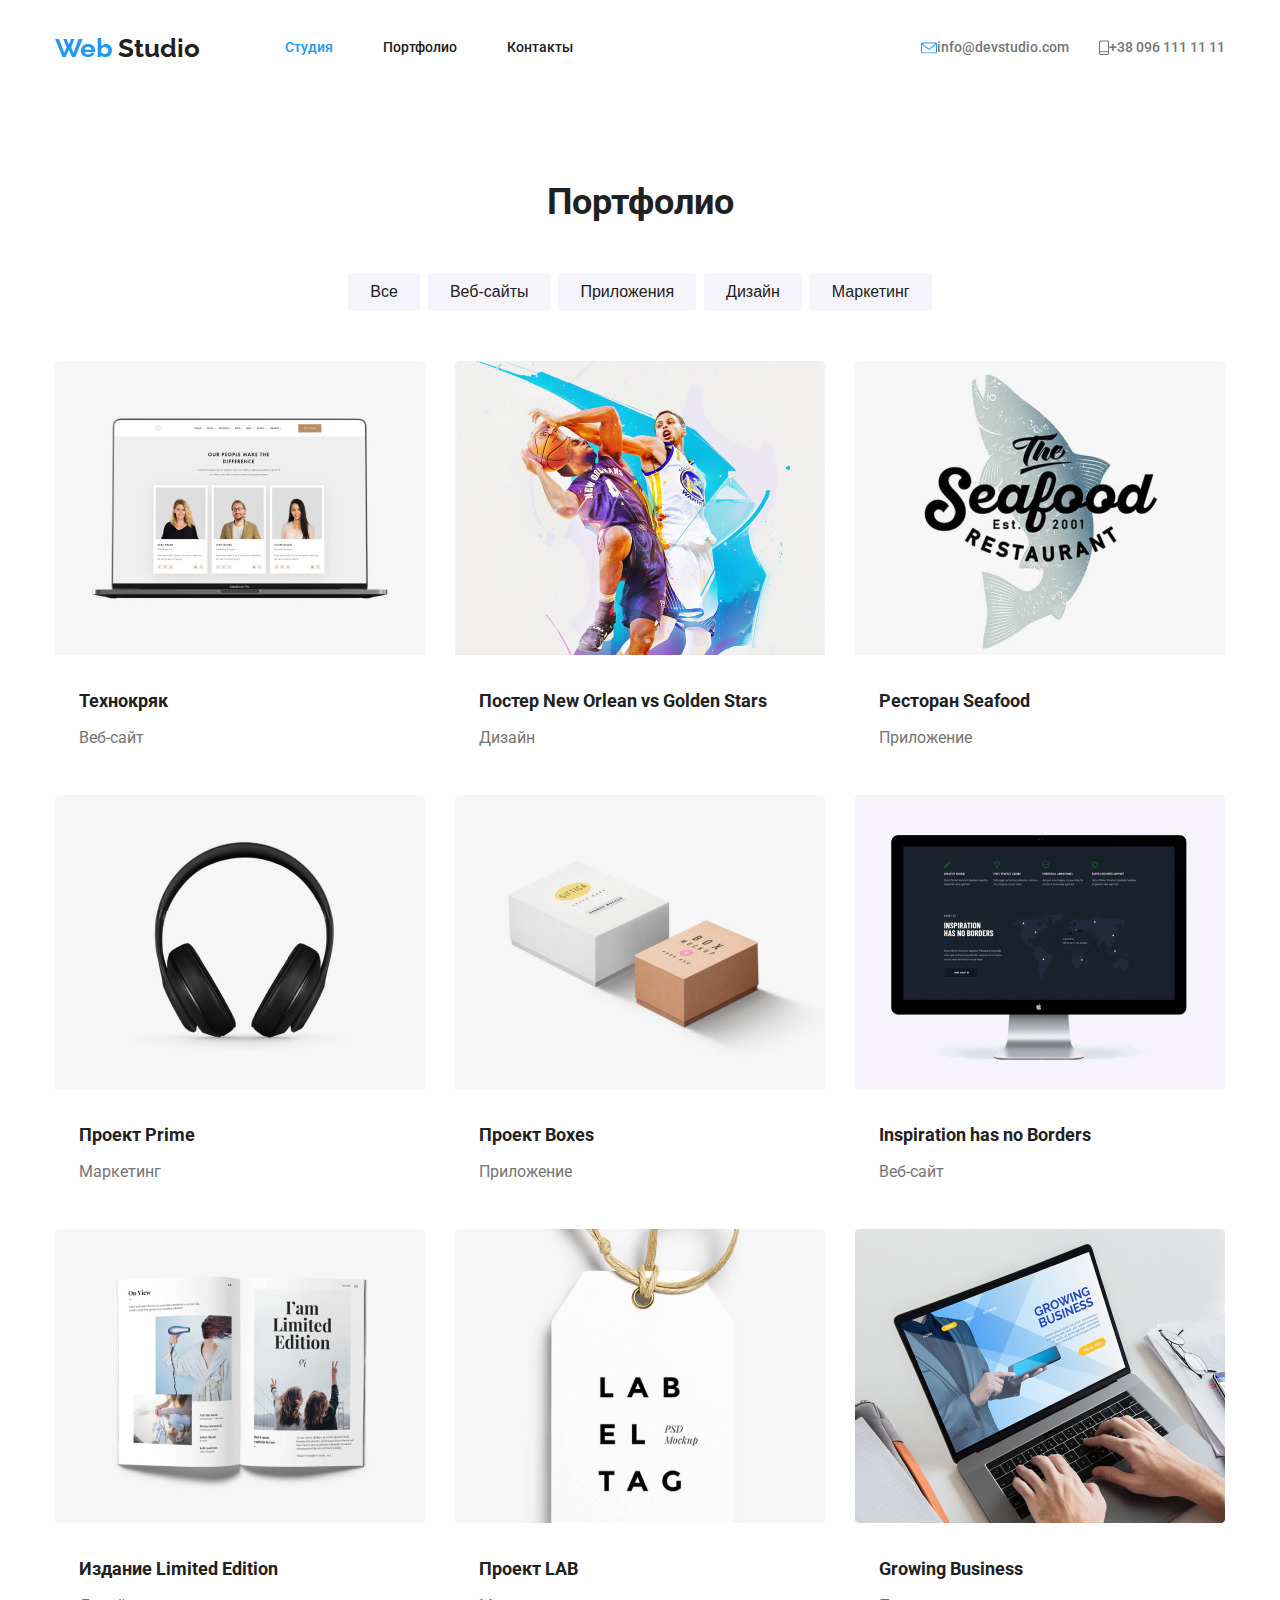
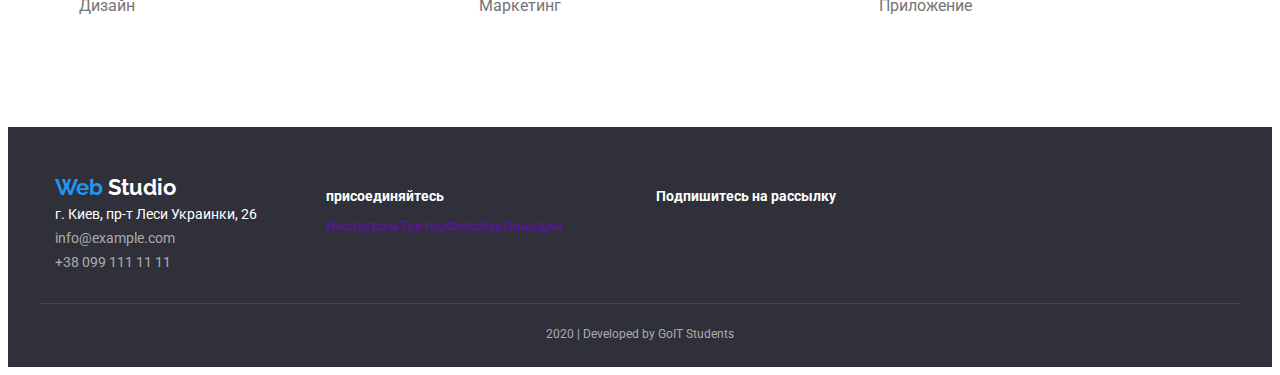
==== portfolio.html @ bbd84933 "перенесли файлы с дз3" ====
<!DOCTYPE html>
<html lang="en">
  <head>
    <meta charset="UTF-8" />
    <meta name="viewport" content="width=device-width, initial-scale=1.0" />
    <title>Document</title>
    <link
      href="https://fonts.googleapis.com/css2?family=Raleway:wght@700&family=Roboto:wght@400;500;700;900&display=swap"
      rel="stylesheet"
    />
    <link rel="stylesheet" href="./css/common.css" />
    <link rel="stylesheet" href="./css/styles.css" />
  </head>
  <body>
    <!-- Шапка сайта-->
    <header class="page-header">
      <nav class="container main-nav">
        <a href="./index.html" class="logo link"
          ><span class="logo-blue">Web</span> Studio
        </a>
        <ul class="site-nav list">
          <li class="item">
            <a href="./index.html" class="link current">Студия</a>
          </li>
          <li class="item">
            <a href="./portfolio.html" class="link">Портфолио</a>
          </li>
          <li class="item"><a href="" class="link">Контакты</a></li>
        </ul>
        <ul class="auth-nav list">
          <li class="item">
            <a href="" class="mail link">
              <img class="icon" src="/images/mail.svg" alt="" width="16" />
              <p>info@devstudio.com</p>
            </a>
          </li>
          <li class="item">
            <a href="" class="mail link">
              <img class="icon" src="/images/phone.svg" alt="" width="10" />
              <p>+38 096 111 11 11</p>
            </a>
          </li>
        </ul>
      </nav>
    </header>

    <main>
      <section class="section portfolio">
        <div class="container">
          <h1 class="section-title">Портфолио</h1>
          <div class="btn">
            <button type="button" class="button">Все</button>
            <button type="button" class="button">Веб-сайты</button>
            <button type="button" class="button">Приложения</button>
            <button type="button" class="button">Дизайн</button>
            <button type="button" class="button">Маркетинг</button>
          </div>
          <div class="main list">
            <div class="elements">
              <a href="" class="link">
                <img src="./images/img1.jpg" alt="" width="370" />
                <h2 class="title">Технокряк</h2>
                <p class="text">Веб-сайт</p>
              </a>
            </div>
            <div class="elements">
              <a href="" class="link">
                <img src="./images/img2.jpg" alt="" width="370" />
                <h2 class="title">Постер New Orlean vs Golden Stars</h2>
                <p class="text">Дизайн</p>
              </a>
            </div>
            <div class="elements">
              <a href="" class="link">
                <img src="./images/img3.jpg" alt="" width="370" />
                <h2 class="title">Ресторан Seafood</h2>
                <p class="text">Приложение</p>
              </a>
            </div>
            <div class="elements">
              <a href="" class="link">
                <img src="./images/img4.jpg" alt="" width="370" />
                <h2 class="title">Проект Prime</h2>
                <p class="text">Маркетинг</p>
              </a>
            </div>
            <div class="elements">
              <a href="" class="link">
                <img src="./images/img5.jpg" alt="" width="370" />
                <h2 class="title">Проект Boxes</h2>
                <p class="text">Приложение</p>
              </a>
            </div>
            <div class="elements">
              <a href="" class="link">
                <img src="./images/pc.jpg" alt="" width="370" />
                <h2 class="title">Inspiration has no Borders</h2>
                <p class="text">Веб-сайт</p>
              </a>
            </div>
            <div class="elements">
              <a href="" class="link">
                <img src="./images/img7.jpg" alt="" width="370" />
                <h2 class="title">Издание Limited Edition</h2>
                <p class="text">Дизайн</p>
              </a>
            </div>
            <div class="elements">
              <a href="" class="link">
                <img src="./images/img8.jpg" alt="" width="370" />
                <h2 class="title">Проект LAB</h2>
                <p class="text">Маркетинг</p>
              </a>
            </div>
            <div class="elements">
              <a href="" class="link">
                <img src="./images/notebook.jpg" alt="" width="370" />
                <h2 class="title">Growing Business</h2>
                <p class="text">Приложение</p>
              </a>
            </div>
          </div>
        </div>
      </section>
    </main>

    <footer class="footer">
      <div class="container">
        <div>
          <a href="./index.html" class="logo link"
            ><span class="logo-blue">Web</span
            ><span class="logo-white"> Studio</span>
          </a>
          <address class="footer address">
            г. Киев, пр-т Леси Украинки, 26
            <p class="text">
              info@example.com
            </p>
            <p class="text">
              +38 099 111 11 11
            </p>
          </address>
        </div>

        <div class="footer title">
          <p>
            присоединяйтесь
          </p>
          <ul class="footer-main list">
            <li class="item">
              <a href="" class="link">Инстаграм</a>
            </li>
            <li class="item">
              <a href="" class="link">Твитер</a>
            </li>
            <li class="item">
              <a href="" class="link">Фейсбук</a>
            </li>
            <li class="item">
              <a href="" class="link">Линкдин</a>
            </li>
          </ul>
        </div>

        <div class="footer subscript">
          <p>
            Подпишитесь на рассылку
          </p>
        </div>
      </div>
      <div class="ps">
        <p class="text">2020 | Developed by GoIT Students</p>
      </div>
    </footer>
  </body>
</html>
---- css/common.css ----
:root {
  --primary-text-color: #757575;
  --title-text-color: #212121;
  --accent-color: #2196f3;
  --primary-white-color: #ffffff;
  --background-button-color: #f5f4fa;
  --background-color: rgba(47, 48, 58, 0.8);
  --background-footer-color: #2f303a;
}

body {
  background-color: var(--primary-white-color);
  color: var(--primary-text-color);

  font-family: Roboto, sans-serif;
  letter-spacing: 3%;
  font-size: 14px;
  line-height: 1.71;
}
.section {
  padding-top: 94px;
  padding-bottom: 94px;
}
.container {
  margin-left: auto;
  margin-right: auto;
  padding-left: 15px;
  padding-right: 15px;
  width: 1170px;
}

/* Шапка сайта */

.main-nav {
  display: flex;
  align-items: center;
  padding-top: 0;
  padding-bottom: 0;
}

.logo {
  color: var(--title-text-color);

  font-family: Raleway;
  font-weight: 700;
  font-size: 26px;
  line-height: 1.19;
}
.logo-blue {
  color: var(--accent-color);
}
.logo-white {
  color: var(--primary-white-color);
}
.list {
  padding: 0;
  margin: 0;
  list-style: none;
}
.link {
  text-decoration: none;
}

/* Навигация */

.site-nav {
  display: flex;
  margin-left: 85px;
}
.site-nav .item:not(:last-child) {
  margin-right: 50px;
}

.site-nav .link {
  display: block;
  padding-top: 32px;
  padding-bottom: 32px;

  color: var(--title-text-color);
  font-weight: 500;
  font-size: 14px;
  line-height: 1.14;
  letter-spacing: 2%;
}
.site-nav .link:hover,
.site-nav .link:focus {
  color: var(--accent-color);
}
.site-nav .link.current {
  color: var(--accent-color);
}
.auth-nav {
  display: flex;
  margin-left: auto;
}
.auth-nav .item + .item {
  margin-left: 30px;
}
.mail {
  display: flex;

  color: var(--primary-text-color);
  font-weight: 500;
  font-size: 14px;
  line-height: 1.14;
  letter-spacing: 2%;
}

.mail:hover,
.mail:focus {
  color: var(--accent-color);
}

/* Футер */

.footer {
  color: var(--primary-white-color);
  background-color: var(--background-footer-color);
}

.footer .container {
  display: flex;
  padding-top: 48px;
  padding-bottom: 28px;
  border-bottom: 1px solid rgba(255, 255, 255, 0.1);
}

.footer .logo {
  margin-bottom: 10px;
  color: var(--title-text-color);

  font-family: Raleway;
  font-weight: 700;
  font-size: 22px;
  line-height: 1.18;
}

.footer .address {
  font-style: normal;
  font-weight: 400;
  font-size: 14px;
  line-height: 1.71;
}

.footer.title {
  margin-left: 69px;

  font-weight: 700;
  font-size: 14px;
  line-height: 1.14;
}

.footer .subscript {
  margin-left: 94px;

  font-weight: 700;
  font-size: 14px;
  line-height: 1.14;
}

.footer .text {
  color: rgba(255, 255, 255, 0.6);
}

.footer-main {
  display: flex;
}

.ps {
  padding-top: 18px;
  padding-bottom: 21px;
  text-align: center;

  color: rgba(255, 255, 255, 0.6);
  font-size: 12px;
  line-height: 2;
}
.ps .text {
  margin-top: 0;
  margin-bottom: 0;
}
---- css/styles.css ----
/* Стили для index.html */

/* Герой */

.hero {
  height: 600px;
  background-color: var(--primary-text-color);
  text-align: center;
}
.section.hero {
  padding-top: 0px;
  padding-bottom: 0;
  height: 600px;
}
.hero-title {
  padding-top: 200px;
  margin-top: 0;
  margin-bottom: 46px;
  color: var(--primary-white-color);

  font-weight: 900;
  font-size: 44px;
  line-height: 1.36;
  letter-spacing: 6%;
  text-align: center;
  text-transform: uppercase;
}

/* Кнопка */
.button {
  border-radius: 4px;
  text-align: center;

  background-color: var(--background-button-color);
  color: var(--title-text-color);

  font-weight: 500;
  font-size: 16px;
  line-height: 1.63;
}
.button:hover,
.button:focus {
  background-color: var(--accent-color);
  color: var(--primary-white-color);
}
.button.primary {
  padding: 10px 32px;

  background-color: var(--accent-color);
  color: var(--primary-white-color);
}
.button.secondary {
  background-color: var(--primary-white-color);
  color: var(--accent-color);
}

/* Привелегии */

.privilege {
  padding-bottom: 0;
}
.container.privilege {
  padding-bottom: 94px;
  border-bottom: 1px solid #ececec;
}
.section-title {
  margin-top: 0;
  margin-bottom: 50px;
  color: var(--title-text-color);

  font-weight: 700;
  font-size: 36px;
  line-height: 1.17;
  text-align: center;
}
.features {
  display: flex;
}
.features .item {
  width: 270px;
}
.features .item + .item {
  margin-left: 30px;
}
.features .title {
  margin-top: 0;
  margin-bottom: 10px;
  color: var(--title-text-color);

  font-weight: 700;
  font-size: 14px;
  line-height: 1.14;
  text-transform: uppercase;
}
.features .text {
  color: var(--primary-text-color);

  font-size: 14px;
  line-height: 1.71;
}
.text {
  margin-top: 0;
  margin-bottom: 0;
}

/* Чем мы занимаемся */

.work {
  display: flex;
}
.work .item + .item {
  margin-left: 30px;
}
.work .text {
  text-align: center;
  color: var(--primary-white-color);
  background-color: var(--background-color);

  font-weight: 700;
  font-size: 14px;
  line-height: 1.14;
  text-transform: uppercase;
}

/* Команда */

.section.team {
  background-color: #f5f4fa;
}

.section .team {
  display: flex;
  text-align: center;
}

.team .item {
  width: 270px;
  background-color: var(--primary-white-color);
}

.team .item + .item {
  margin-left: 30px;
}

.team .title {
  margin-top: 30px;
  margin-bottom: 10px;
  color: var(--title-text-color);

  font-weight: 500;
  font-size: 16px;
  line-height: 1.19;
}

.team .text {
  margin-bottom: 16px;
  color: var(--primary-text-color);

  font-weight: 400;
  font-size: 16px;
  line-height: 1.19;
}

.item .item-team {
  display: flex;
  text-align: center;
  padding-bottom: 24px;
}

/* Клиенты */

.client-title {
  margin-top: 0;
  margin-bottom: 50px;
  color: var(--title-text-color);

  font-weight: 700;
  font-size: 36px;
  line-height: 1.17;
  text-align: center;
}

.client {
  margin-top: 0;
  margin-bottom: 0;
  display: flex;
}

.client .item {
  text-align: center;
  width: 170px;
  background-color: tomato;
}

.client .item + .item {
  margin-left: 30px;
}

/* Стили для portfolio.html */

.section.portfolio {
  padding-top: 93px;
}

/* Фильтр */

.btn {
  display: flex;
  justify-content: center;
  margin-bottom: 50px;
}
.btn .button {
  padding: 6px 22px;
  border: 0px;
}
.btn .button + .button {
  margin-left: 8px;
}

/* Элементы */

.main {
  display: flex;
  flex-wrap: wrap;
}
.main .title {
  margin-top: 20px;
  margin-bottom: 0;
  margin-left: 24px;

  color: var(--title-text-color);
  background-color: var(--primary-white-color);

  font-weight: 700;
  font-size: 18px;
  line-height: 2;
  letter-spacing: 6%;
}
.main .text {
  margin-top: 4px;
  padding-bottom: 20px;
  margin-left: 24px;
  color: var(--primary-text-color);
  background-color: var(--primary-white-color);

  font-size: 16px;
  line-height: 1.88;
}

.elements {
  margin-right: 30px;
  margin-bottom: 30px;

  width: 370px;
  height: 404px;
}
.elements:nth-child(3n) {
  margin-right: 0;
}
.elements:nth-last-child(-n + 3) {
  margin-bottom: 0;
}
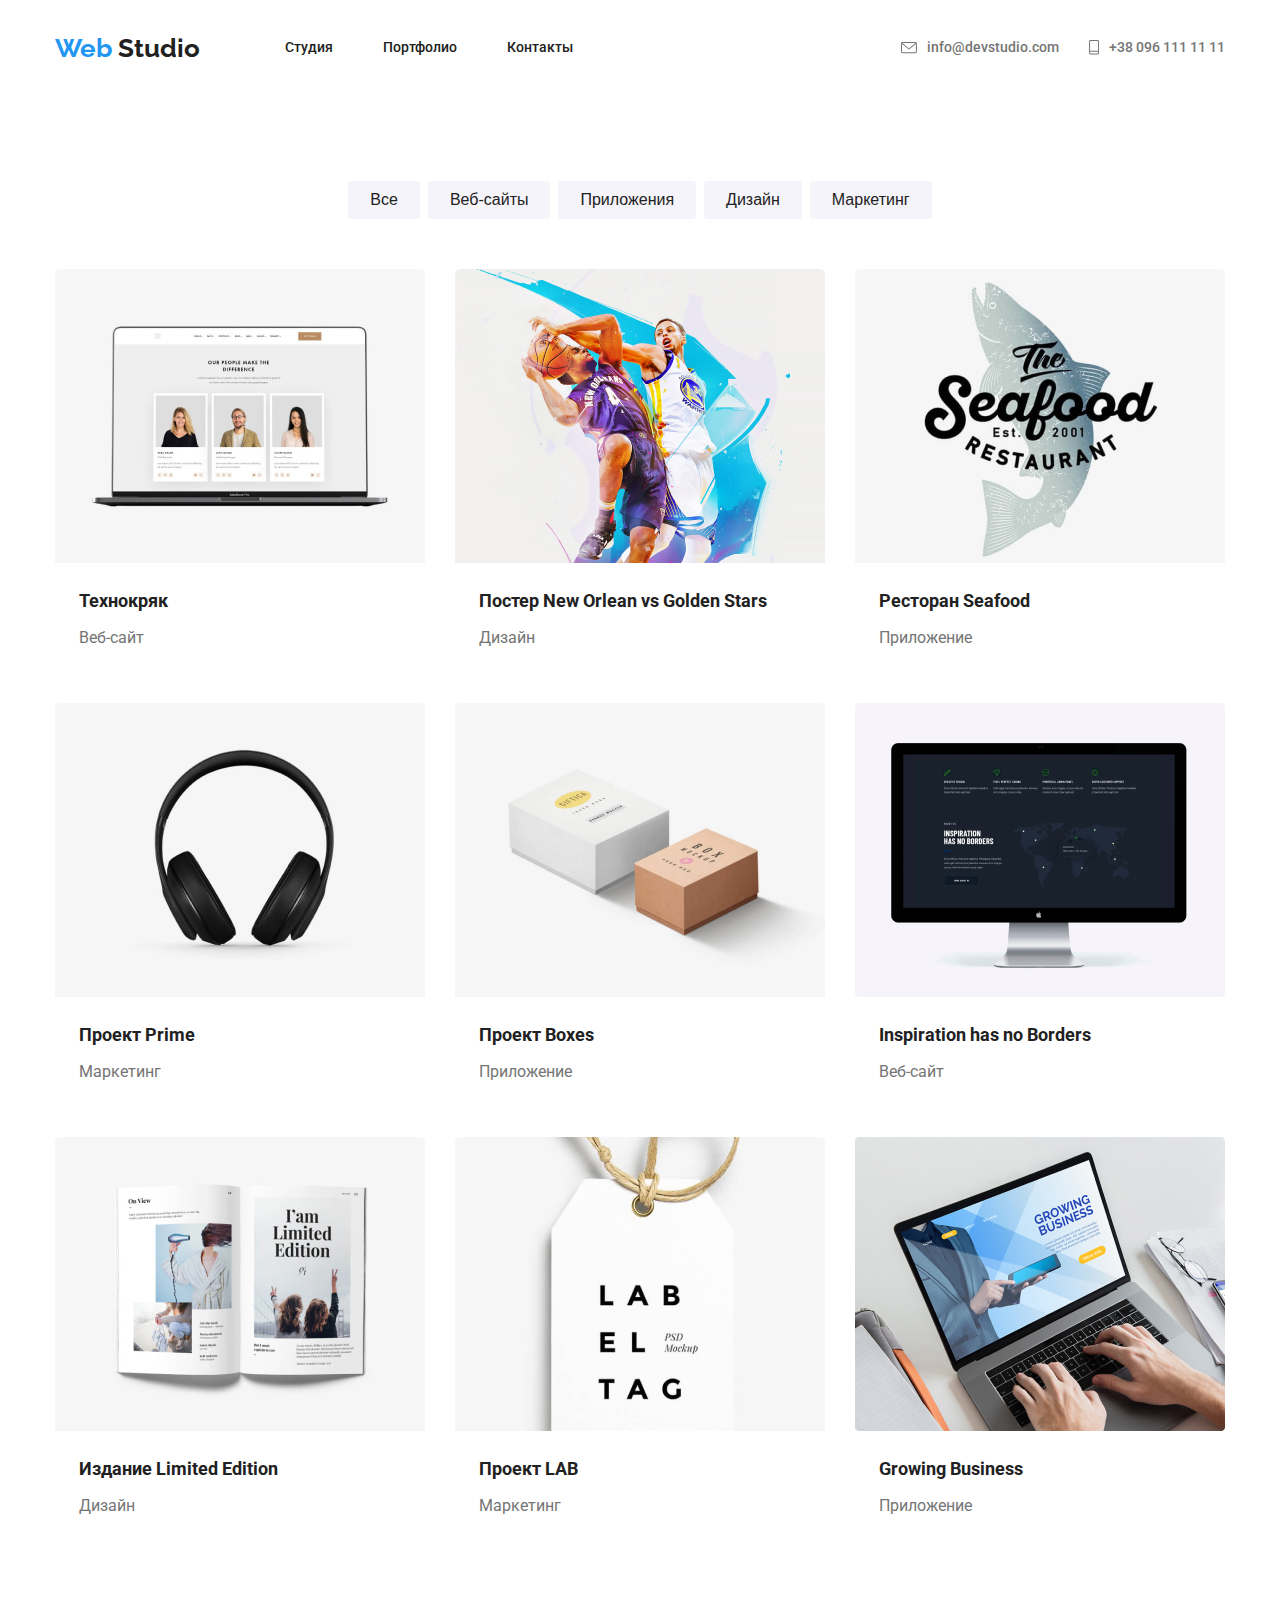
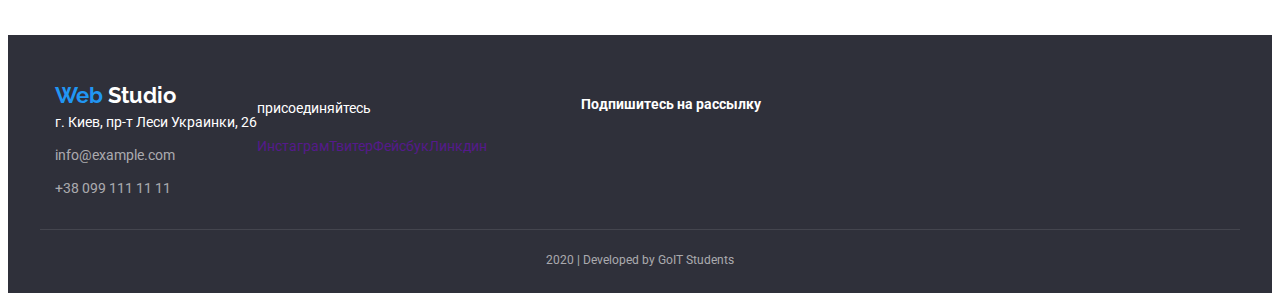
==== commit e3271a3c: "герой фон" ====
--- a/portfolio.html
+++ b/portfolio.html
@@ -20,7 +20,7 @@
         </a>
         <ul class="site-nav list">
           <li class="item">
-            <a href="./index.html" class="link current">Студия</a>
+            <a href="./index.html" class="link">Студия</a>
           </li>
           <li class="item">
             <a href="./portfolio.html" class="link">Портфолио</a>
@@ -29,14 +29,18 @@
         </ul>
         <ul class="auth-nav list">
           <li class="item">
-            <a href="" class="mail link">
-              <img class="icon" src="/images/mail.svg" alt="" width="16" />
+            <a href="mailto:info@devstudio.com" class="item-mail link">
+              <svg class="icon-mail" width="16" height="12">
+                <use href="./images/symbol-defs.svg#mail"></use>
+              </svg>
               <p>info@devstudio.com</p>
             </a>
           </li>
           <li class="item">
-            <a href="" class="mail link">
-              <img class="icon" src="/images/phone.svg" alt="" width="10" />
+            <a href="tel:+38 096 111 11 11" class="item-mail link">
+              <svg class="icon-phone" width="10" height="15">
+                <use href="./images/symbol-defs.svg#phone"></use>
+              </svg>
               <p>+38 096 111 11 11</p>
             </a>
           </li>
@@ -47,7 +51,7 @@
     <main>
       <section class="section portfolio">
         <div class="container">
-          <h1 class="section-title">Портфолио</h1>
+          <h1 class="section-title visually-hidden">Портфолио</h1>
           <div class="btn">
             <button type="button" class="button">Все</button>
             <button type="button" class="button">Веб-сайты</button>
@@ -58,63 +62,68 @@
           <div class="main list">
             <div class="elements">
               <a href="" class="link">
-                <img src="./images/img1.jpg" alt="" width="370" />
+                <img class="img" src="./images/img1.jpg" alt="" width="370" />
                 <h2 class="title">Технокряк</h2>
                 <p class="text">Веб-сайт</p>
               </a>
             </div>
             <div class="elements">
               <a href="" class="link">
-                <img src="./images/img2.jpg" alt="" width="370" />
+                <img class="img" src="./images/img2.jpg" alt="" width="370" />
                 <h2 class="title">Постер New Orlean vs Golden Stars</h2>
                 <p class="text">Дизайн</p>
               </a>
             </div>
             <div class="elements">
               <a href="" class="link">
-                <img src="./images/img3.jpg" alt="" width="370" />
+                <img class="img" src="./images/img3.jpg" alt="" width="370" />
                 <h2 class="title">Ресторан Seafood</h2>
                 <p class="text">Приложение</p>
               </a>
             </div>
             <div class="elements">
               <a href="" class="link">
-                <img src="./images/img4.jpg" alt="" width="370" />
+                <img class="img" src="./images/img4.jpg" alt="" width="370" />
                 <h2 class="title">Проект Prime</h2>
                 <p class="text">Маркетинг</p>
               </a>
             </div>
             <div class="elements">
               <a href="" class="link">
-                <img src="./images/img5.jpg" alt="" width="370" />
+                <img class="img" src="./images/img5.jpg" alt="" width="370" />
                 <h2 class="title">Проект Boxes</h2>
                 <p class="text">Приложение</p>
               </a>
             </div>
             <div class="elements">
               <a href="" class="link">
-                <img src="./images/pc.jpg" alt="" width="370" />
+                <img class="img" src="./images/pc.jpg" alt="" width="370" />
                 <h2 class="title">Inspiration has no Borders</h2>
                 <p class="text">Веб-сайт</p>
               </a>
             </div>
             <div class="elements">
               <a href="" class="link">
-                <img src="./images/img7.jpg" alt="" width="370" />
+                <img class="img" src="./images/img7.jpg" alt="" width="370" />
                 <h2 class="title">Издание Limited Edition</h2>
                 <p class="text">Дизайн</p>
               </a>
             </div>
             <div class="elements">
               <a href="" class="link">
-                <img src="./images/img8.jpg" alt="" width="370" />
+                <img class="img" src="./images/img8.jpg" alt="" width="370" />
                 <h2 class="title">Проект LAB</h2>
                 <p class="text">Маркетинг</p>
               </a>
             </div>
             <div class="elements">
               <a href="" class="link">
-                <img src="./images/notebook.jpg" alt="" width="370" />
+                <img
+                  class="img"
+                  src="./images/notebook.jpg"
+                  alt=""
+                  width="370"
+                />
                 <h2 class="title">Growing Business</h2>
                 <p class="text">Приложение</p>
               </a>
--- a/css/common.css
+++ b/css/common.css
@@ -82,6 +82,7 @@
   line-height: 1.14;
   letter-spacing: 2%;
 }
+
 .site-nav .link:hover,
 .site-nav .link:focus {
   color: var(--accent-color);
@@ -96,8 +97,9 @@
 .auth-nav .item + .item {
   margin-left: 30px;
 }
-.mail {
-  display: flex;
+.item-mail {
+  display: inline-flex;
+  align-items: center;
 
   color: var(--primary-text-color);
   font-weight: 500;
@@ -106,9 +108,19 @@
   letter-spacing: 2%;
 }
 
-.mail:hover,
-.mail:focus {
-  color: var(--accent-color);
+.item-mail:hover,
+.item-mail:focus {
+  color: var(--accent-color);
+}
+
+.icon-mail {
+  margin-right: 10px;
+  fill: currentColor;
+}
+
+.icon-phone {
+  margin-right: 10px;
+  fill: currentColor;
 }
 
 /* Футер */
@@ -142,12 +154,28 @@
   line-height: 1.71;
 }
 
-.footer.title {
+.footer-title {
   margin-left: 69px;
-
-  font-weight: 700;
-  font-size: 14px;
-  line-height: 1.14;
+  margin-bottom: 28px;
+
+  font-weight: 700;
+  font-size: 14px;
+  line-height: 1.14;
+}
+.join {
+  margin-top: 8px;
+  margin-bottom: 21px;
+  text-transform: uppercase;
+}
+.footer .element {
+  display: flex;
+  width: 44px;
+  height: 44px;
+  color: var(--primary-white-color);
+  background-color: rgba(255, 255, 255, 0.1);
+  border-radius: 50%;
+  align-items: center;
+  justify-content: center;
 }
 
 .footer .subscript {
@@ -159,6 +187,7 @@
 }
 
 .footer .text {
+  margin-top: 9px;
   color: rgba(255, 255, 255, 0.6);
 }
 
--- a/css/styles.css
+++ b/css/styles.css
@@ -3,14 +3,23 @@
 /* Герой */
 
 .hero {
-  height: 600px;
+  /* height: 600px; */
   background-color: var(--primary-text-color);
   text-align: center;
 }
 .section.hero {
+  margin-left: auto;
+  margin-right: auto;
   padding-top: 0px;
   padding-bottom: 0;
+  max-width: 1600px;
   height: 600px;
+  background-image: linear-gradient(
+      to right,
+      rgba(47, 48, 58, 0.8),
+      rgba(47, 48, 58, 0.8)
+    ),
+    url(../images/Hero.jpg);
 }
 .hero-title {
   padding-top: 200px;
@@ -63,6 +72,28 @@
   padding-bottom: 94px;
   border-bottom: 1px solid #ececec;
 }
+
+.picture {
+  display: flex;
+  align-items: center;
+  justify-content: center;
+  width: 270px;
+  height: 120px;
+  margin-bottom: 30px;
+  background-color: #f5f4fa;
+  border-radius: 4px;
+}
+
+.visually-hidden {
+  position: absolute;
+  clip: rect(1px 1px 1px 1px);
+  padding: 0;
+  border: 0;
+  width: 1px;
+  height: 1px;
+  overflow: hidden;
+}
+
 .section-title {
   margin-top: 0;
   margin-bottom: 50px;
@@ -74,7 +105,7 @@
   text-align: center;
 }
 .features {
-  display: flex;
+  display: inline-flex;
 }
 .features .item {
   width: 270px;
@@ -121,7 +152,9 @@
   line-height: 1.14;
   text-transform: uppercase;
 }
-
+.img {
+  display: block;
+}
 /* Команда */
 
 .section.team {
@@ -132,9 +165,19 @@
   display: flex;
   text-align: center;
 }
+.item-team {
+  display: flex;
+  width: 206px;
+  height: 44px;
+  margin-left: 32px;
+  margin-bottom: 24px;
+}
 
 .team .item {
+  box-shadow: 0px 2px 1px rgba(0, 0, 0, 0.2), 0px 1px 1px rgba(0, 0, 0, 0.14),
+    0px 1px 3px rgba(0, 0, 0, 0.12);
   width: 270px;
+  height: 422px;
   background-color: var(--primary-white-color);
 }
 
@@ -164,7 +207,28 @@
 .item .item-team {
   display: flex;
   text-align: center;
-  padding-bottom: 24px;
+}
+.element {
+  display: flex;
+  width: 44px;
+  height: 44px;
+  color: #afb1b8;
+  border-radius: 50%;
+  align-items: center;
+  justify-content: center;
+}
+
+.sn + .sn {
+  margin-left: 10px;
+}
+.element-icon {
+  width: 20px;
+  height: 20px;
+  fill: currentColor;
+}
+.element:hover {
+  color: var(--primary-white-color);
+  background-color: var(--accent-color);
 }
 
 /* Клиенты */
@@ -181,19 +245,31 @@
 }
 
 .client {
+  display: flex;
   margin-top: 0;
   margin-bottom: 0;
-  display: flex;
-}
-
-.client .item {
-  text-align: center;
-  width: 170px;
-  background-color: tomato;
 }
 
 .client .item + .item {
   margin-left: 30px;
+}
+.client-logo {
+  display: flex;
+  width: 170px;
+  height: 90px;
+  border: 1px solid #afb1b8;
+  border-radius: 4px;
+  color: #afb1b8;
+  background-color: var(--primary-white-color);
+  align-items: center;
+  justify-content: center;
+}
+.element-logo {
+  fill: currentColor;
+}
+.client-logo:hover {
+  color: var(--accent-color);
+  border: 1px solid #2196f3;
 }
 
 /* Стили для portfolio.html */
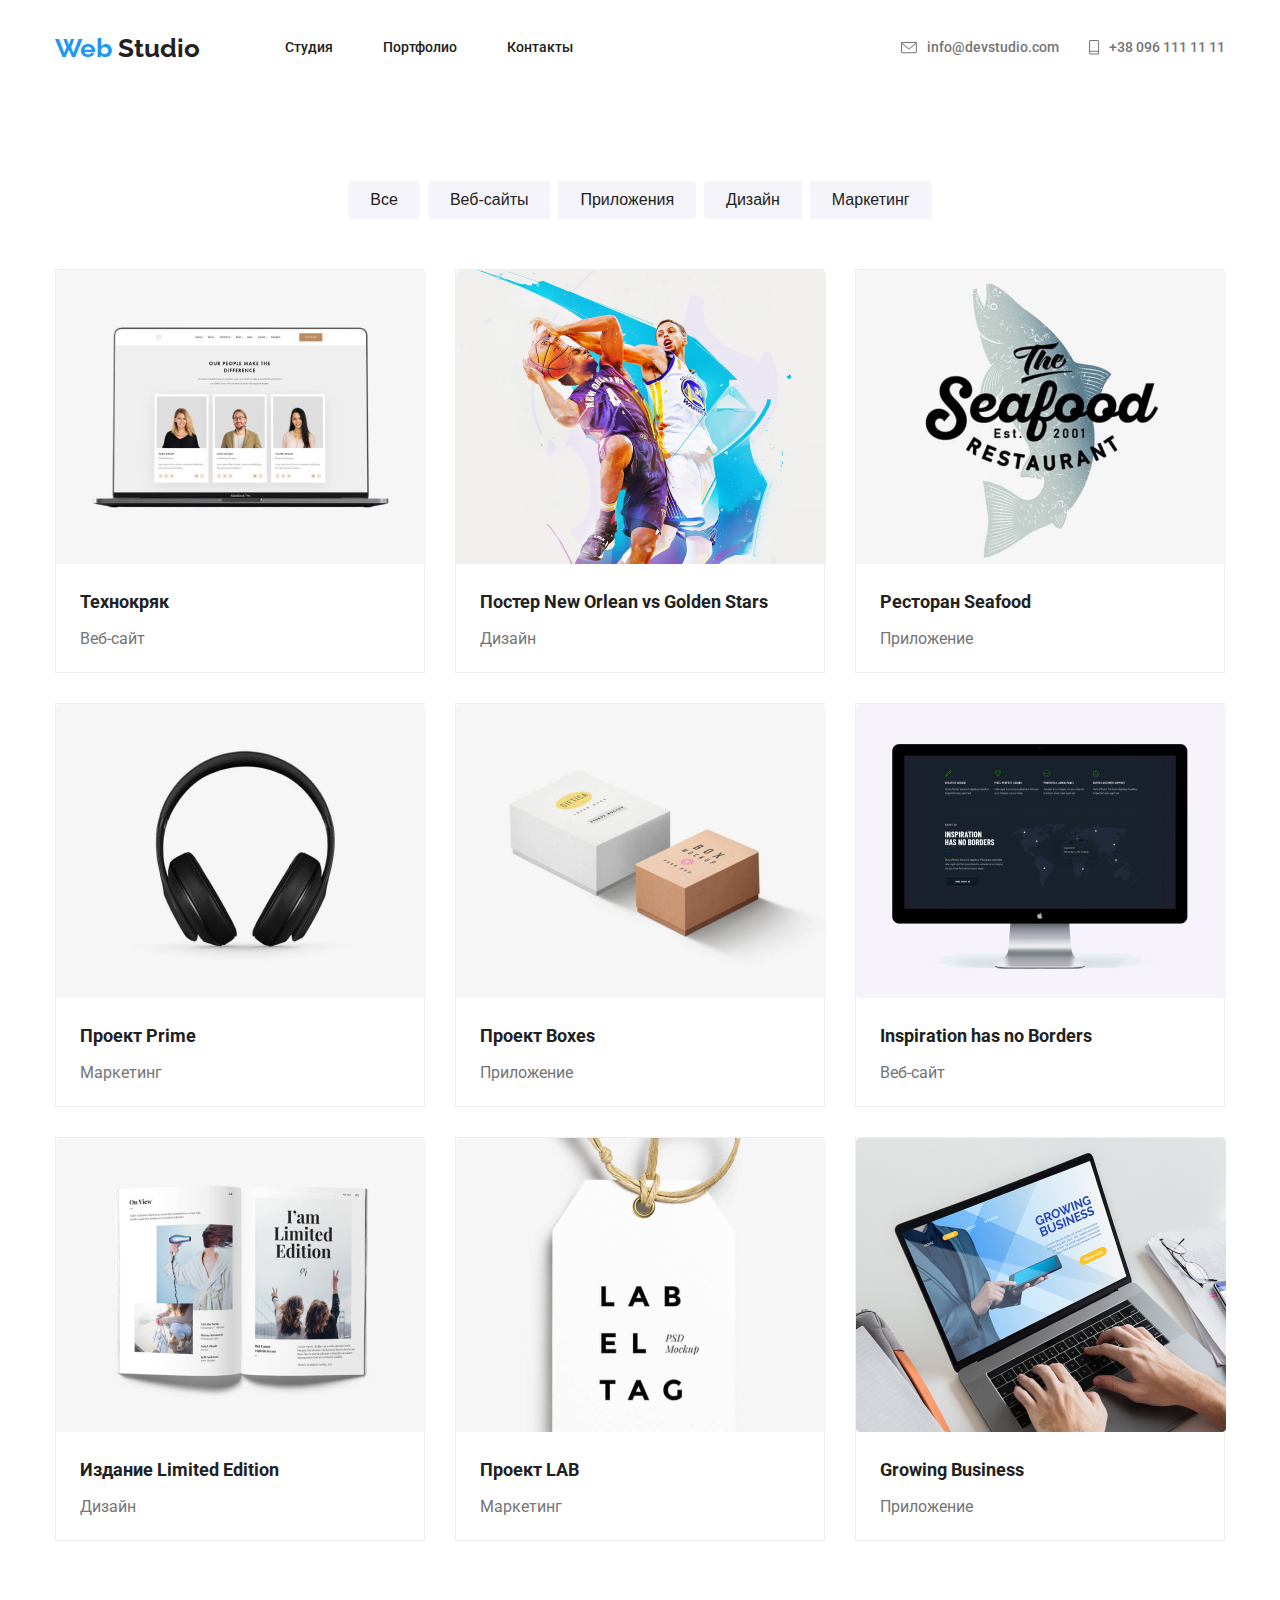
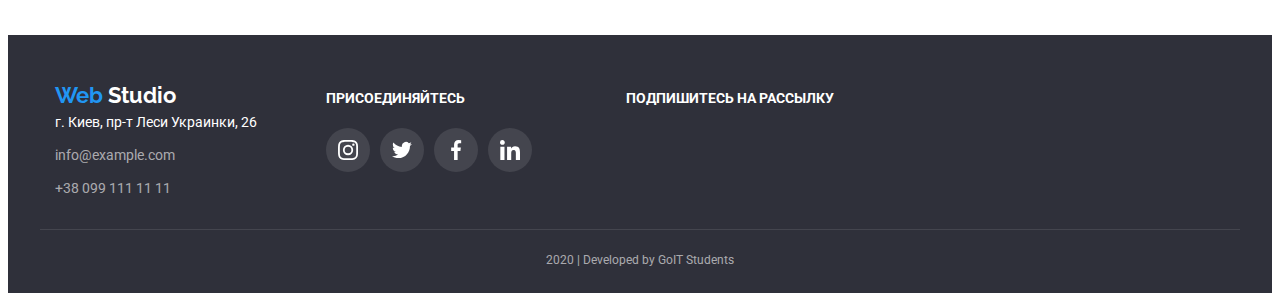
==== commit 7c4c962a: "тень на карточки" ====
--- a/portfolio.html
+++ b/portfolio.html
@@ -62,68 +62,63 @@
           <div class="main list">
             <div class="elements">
               <a href="" class="link">
-                <img class="img" src="./images/img1.jpg" alt="" width="370" />
+                <img class="img" src="./images/img1.jpg" alt="" />
                 <h2 class="title">Технокряк</h2>
                 <p class="text">Веб-сайт</p>
               </a>
             </div>
             <div class="elements">
               <a href="" class="link">
-                <img class="img" src="./images/img2.jpg" alt="" width="370" />
+                <img class="img" src="./images/img2.jpg" alt="" />
                 <h2 class="title">Постер New Orlean vs Golden Stars</h2>
                 <p class="text">Дизайн</p>
               </a>
             </div>
             <div class="elements">
               <a href="" class="link">
-                <img class="img" src="./images/img3.jpg" alt="" width="370" />
+                <img class="img" src="./images/img3.jpg" alt="" />
                 <h2 class="title">Ресторан Seafood</h2>
                 <p class="text">Приложение</p>
               </a>
             </div>
             <div class="elements">
               <a href="" class="link">
-                <img class="img" src="./images/img4.jpg" alt="" width="370" />
+                <img class="img" src="./images/img4.jpg" alt="" />
                 <h2 class="title">Проект Prime</h2>
                 <p class="text">Маркетинг</p>
               </a>
             </div>
             <div class="elements">
               <a href="" class="link">
-                <img class="img" src="./images/img5.jpg" alt="" width="370" />
+                <img class="img" src="./images/img5.jpg" alt="" />
                 <h2 class="title">Проект Boxes</h2>
                 <p class="text">Приложение</p>
               </a>
             </div>
             <div class="elements">
               <a href="" class="link">
-                <img class="img" src="./images/pc.jpg" alt="" width="370" />
+                <img class="img" src="./images/pc.jpg" alt="" />
                 <h2 class="title">Inspiration has no Borders</h2>
                 <p class="text">Веб-сайт</p>
               </a>
             </div>
             <div class="elements">
               <a href="" class="link">
-                <img class="img" src="./images/img7.jpg" alt="" width="370" />
+                <img class="img" src="./images/img7.jpg" alt="" />
                 <h2 class="title">Издание Limited Edition</h2>
                 <p class="text">Дизайн</p>
               </a>
             </div>
             <div class="elements">
               <a href="" class="link">
-                <img class="img" src="./images/img8.jpg" alt="" width="370" />
+                <img class="img" src="./images/img8.jpg" alt="" />
                 <h2 class="title">Проект LAB</h2>
                 <p class="text">Маркетинг</p>
               </a>
             </div>
             <div class="elements">
               <a href="" class="link">
-                <img
-                  class="img"
-                  src="./images/notebook.jpg"
-                  alt=""
-                  width="370"
-                />
+                <img class="img" src="./images/notebook.jpg" alt="" />
                 <h2 class="title">Growing Business</h2>
                 <p class="text">Приложение</p>
               </a>
@@ -151,28 +146,44 @@
           </address>
         </div>
 
-        <div class="footer title">
-          <p>
+        <div class="footer-title">
+          <p class="join">
             присоединяйтесь
           </p>
           <ul class="footer-main list">
-            <li class="item">
-              <a href="" class="link">Инстаграм</a>
+            <li class="sn">
+              <a href="instagram" class="element link">
+                <svg class="element-icon">
+                  <use href="./images/symbol-defs.svg#instagram"></use>
+                </svg>
+              </a>
             </li>
-            <li class="item">
-              <a href="" class="link">Твитер</a>
+            <li class="sn">
+              <a href="twitter" class="element link">
+                <svg class="element-icon">
+                  <use href="./images/symbol-defs.svg#twitter"></use>
+                </svg>
+              </a>
             </li>
-            <li class="item">
-              <a href="" class="link">Фейсбук</a>
+            <li class="sn">
+              <a href="facebook" class="element link">
+                <svg class="element-icon">
+                  <use href="./images/symbol-defs.svg#facebook"></use>
+                </svg>
+              </a>
             </li>
-            <li class="item">
-              <a href="" class="link">Линкдин</a>
+            <li class="sn">
+              <a href="linkedin" class="element link">
+                <svg class="element-icon">
+                  <use href="./images/symbol-defs.svg#linkedin"></use>
+                </svg>
+              </a>
             </li>
           </ul>
         </div>
 
         <div class="footer subscript">
-          <p>
+          <p class="join">
             Подпишитесь на рассылку
           </p>
         </div>
--- a/css/styles.css
+++ b/css/styles.css
@@ -300,8 +300,8 @@
   flex-wrap: wrap;
 }
 .main .title {
-  margin-top: 20px;
-  margin-bottom: 0;
+  padding-top: 20px;
+  margin: 0;
   margin-left: 24px;
 
   color: var(--title-text-color);
@@ -314,8 +314,9 @@
 }
 .main .text {
   margin-top: 4px;
-  padding-bottom: 20px;
+  margin-bottom: 20px;
   margin-left: 24px;
+
   color: var(--primary-text-color);
   background-color: var(--primary-white-color);
 
@@ -324,15 +325,25 @@
 }
 
 .elements {
+  background: #ffffff;
+  border: 1px solid #eeeeee;
+  box-sizing: border-box;
   margin-right: 30px;
   margin-bottom: 30px;
-
   width: 370px;
   height: 404px;
 }
+
+.elements:hover {
+  border: 1px solid #eeeeee;
+  box-shadow: 1px 4px 6px rgba(0, 0, 0, 0.16), 0px 4px 4px rgba(0, 0, 0, 0.06),
+    0px 1px 1px rgba(0, 0, 0, 0.12);
+}
+
 .elements:nth-child(3n) {
   margin-right: 0;
 }
+
 .elements:nth-last-child(-n + 3) {
   margin-bottom: 0;
 }
